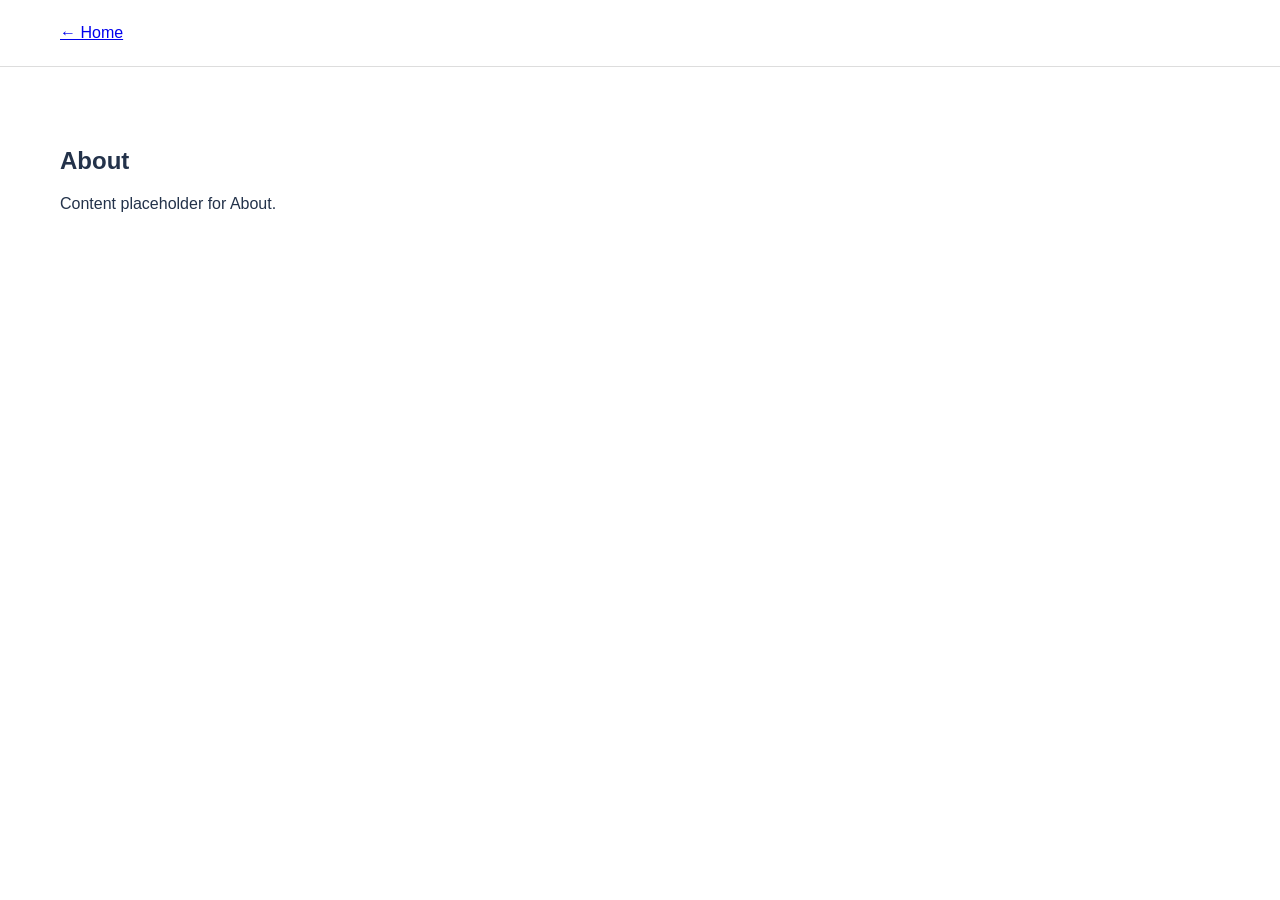
==== about.html @ 0dbb659b "Add files via upload Initial Guidory Website" ====
<!DOCTYPE html><html><head><title>About</title><link rel="stylesheet" href="css/style.css"></head><body><header><a href="index.html">← Home</a></header><section class="section"><h1>About</h1><p>Content placeholder for About.</p></section></body></html>
---- css/style.css ----
body{font-family:Arial,sans-serif;margin:0;color:#23324a}
header{padding:24px 60px;border-bottom:1px solid #ddd;display:flex;justify-content:space-between}
nav a{margin-left:20px;text-decoration:none;color:#23324a}
.hero{padding:80px 60px;background:#0F2D52;color:white}
.hero h1{font-size:48px;margin:0}
.section{padding:60px}
.cards{display:grid;grid-template-columns:repeat(3,1fr);gap:20px}
.card{border:1px solid #ddd;padding:20px;border-radius:8px}
footer{padding:30px;text-align:center;background:#f5f5f5}
.logo{width:64px;height:64px;border:2px dashed #C8A45D;border-radius:50%;display:flex;align-items:center;justify-content:center;color:#C8A45D}
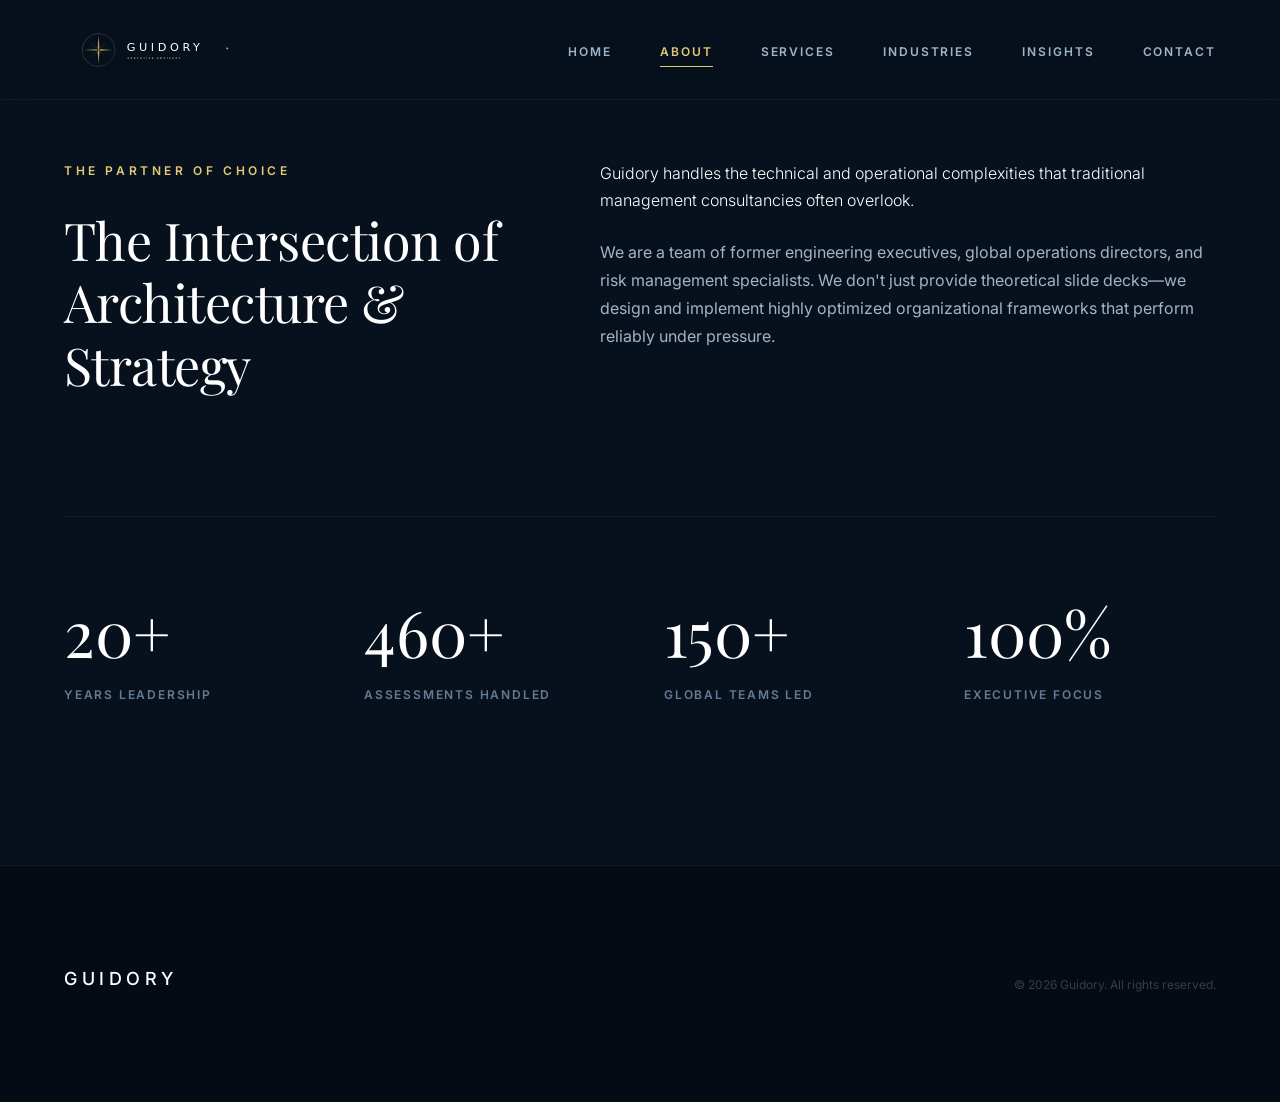
==== commit a64f7cda: "Add files via upload" ====
--- a/about.html
+++ b/about.html
@@ -1 +1,44 @@
-<!DOCTYPE html><html><head><title>About</title><link rel="stylesheet" href="css/style.css"></head><body><header><a href="index.html">← Home</a></header><section class="section"><h1>About</h1><p>Content placeholder for About.</p></section></body></html>+<!DOCTYPE html>
+<html lang="en">
+<head>
+    <meta charset="UTF-8">
+    <meta name="viewport" content="width=device-width, initial-scale=1.0">
+    <title>About | Guidory - Enterprise Advisory Strategy</title>
+    <meta name="description" content="Learn about Guidory's rigorous operational methodologies and elite engineering advisory background.">
+    <link rel="preconnect" href="https://fonts.googleapis.com"><link rel="preconnect" href="https://fonts.gstatic.com" crossorigin>
+    <link href="https://fonts.googleapis.com/css2?family=Inter:wght@300;400;500;600&family=Playfair+Display:ital,wght@0,400;1,400&display=swap" rel="stylesheet">
+    <link rel="stylesheet" href="css/style.css">
+</head>
+<body>
+    <header class="site-header">
+        <div class="container header-container">
+            <a href="index.html" class="logo-container"><img src="assets/logo.svg" alt="Guidory Logo" class="brand-logo"></a>
+            <nav class="primary-navigation"><ul class="nav-list"><li><a href="index.html" class="nav-link">Home</a></li><li><a href="about.html" class="nav-link">About</a></li><li><a href="services.html" class="nav-link">Services</a></li><li><a href="industries.html" class="nav-link">Industries</a></li><li><a href="insights.html" class="nav-link">Insights</a></li><li><a href="contact.html" class="nav-link">Contact</a></li></ul></nav>
+        </div>
+    </header>
+    <main id="main">
+        <section class="section">
+            <div class="container">
+                <div class="section-grid">
+                    <div>
+                        <span class="section-eyebrow">The Partner of Choice</span>
+                        <h1 class="section-title">The Intersection of Architecture & Strategy</h1>
+                    </div>
+                    <div class="section-content-block">
+                        <p class="lead-text">Guidory handles the technical and operational complexities that traditional management consultancies often overlook.</p>
+                        <p>We are a team of former engineering executives, global operations directors, and risk management specialists. We don't just provide theoretical slide decks—we design and implement highly optimized organizational frameworks that perform reliably under pressure.</p>
+                    </div>
+                </div>
+                <div class="metrics-grid">
+                    <div class="metric-card"><span class="metric-value">20+</span><span class="metric-label">Years Leadership</span></div>
+                    <div class="metric-card"><span class="metric-value">460+</span><span class="metric-label">Assessments Handled</span></div>
+                    <div class="metric-card"><span class="metric-value">150+</span><span class="metric-label">Global Teams Led</span></div>
+                    <div class="metric-card"><span class="metric-value">100%</span><span class="metric-label">Executive Focus</span></div>
+                </div>
+            </div>
+        </section>
+    </main>
+    <footer class="site-footer"><div class="container footer-container"><div><span class="footer-logo">GUIDORY</span></div><p class="copyright">&copy; 2026 Guidory. All rights reserved.</p></div></footer>
+    <script src="js/main.js"></script>
+</body>
+</html>
--- a/css/style.css
+++ b/css/style.css
@@ -1,11 +1,742 @@
-
-body{font-family:Arial,sans-serif;margin:0;color:#23324a}
-header{padding:24px 60px;border-bottom:1px solid #ddd;display:flex;justify-content:space-between}
-nav a{margin-left:20px;text-decoration:none;color:#23324a}
-.hero{padding:80px 60px;background:#0F2D52;color:white}
-.hero h1{font-size:48px;margin:0}
-.section{padding:60px}
-.cards{display:grid;grid-template-columns:repeat(3,1fr);gap:20px}
-.card{border:1px solid #ddd;padding:20px;border-radius:8px}
-footer{padding:30px;text-align:center;background:#f5f5f5}
-.logo{width:64px;height:64px;border:2px dashed #C8A45D;border-radius:50%;display:flex;align-items:center;justify-content:center;color:#C8A45D}
+/* ==========================================================================
+   1. Design System & Custom Tokens (Premium Luxury Matrix)
+   ========================================================================== */
+:root {
+    --color-navy-dark: #07111E;
+    --color-navy-mid: #0C1A2E;
+    --color-gold: #E2C974;
+    --color-gold-muted: #C8A45D;
+    --color-white: #FFFFFF;
+    --color-text-pure: #FFFFFF;
+    --color-text-body: #A2B4C7;
+    --color-text-dim: #637B94;
+    
+    --font-serif: 'Playfair Display', Georgia, serif;
+    --font-sans: 'Inter', system-ui, -apple-system, sans-serif;
+    
+    --max-width: 1300px;
+    --header-height: 100px;
+    --transition-editorial: cubic-bezier(0.25, 1, 0.5, 1);
+}
+
+/* ==========================================================================
+   2. Base Structural Resets
+   ========================================================================== */
+*, *::before, *::after {
+    box-sizing: border-box;
+    margin: 0;
+    padding: 0;
+}
+
+html {
+    scroll-behavior: smooth;
+    scroll-padding-top: var(--header-height);
+    background-color: var(--color-navy-dark);
+    color: var(--color-text-body);
+    font-family: var(--font-sans);
+    font-size: 16px;
+    line-height: 1.75;
+    -webkit-font-smoothing: antialiased;
+}
+
+body {
+    overflow-x: hidden;
+    background-color: var(--color-navy-dark);
+}
+
+a {
+    color: inherit;
+    text-decoration: none;
+    transition: all 0.4s var(--transition-editorial);
+}
+
+ul {
+    list-style: none;
+}
+
+.skip-link {
+    position: absolute;
+    top: -100px;
+    left: 40px;
+    background: var(--color-gold);
+    color: var(--color-navy-dark);
+    padding: 12px 24px;
+    font-size: 0.75rem;
+    font-weight: 600;
+    letter-spacing: 0.1em;
+    text-transform: uppercase;
+    z-index: 9999;
+    transition: top 0.2s ease;
+}
+.skip-link:focus { top: 24px; }
+
+/* ==========================================================================
+   3. Common Reusable Layout Elements
+   ========================================================================== */
+.container {
+    width: 100%;
+    max-width: var(--max-width);
+    margin: 0 auto;
+    padding: 0 64px;
+}
+
+@media (max-width: 768px) {
+    .container { padding: 0 24px; }
+}
+
+.section {
+    padding: 160px 0;
+    border-bottom: 1px solid rgba(255, 255, 255, 0.03);
+}
+
+@media (max-width: 768px) {
+    .section { padding: 100px 0; }
+}
+
+.bg-light { background-color: var(--color-navy-mid); }
+.text-serif { font-family: var(--font-serif); }
+.text-italic { font-style: italic; }
+.text-white { color: var(--color-white); }
+.text-gold { color: var(--color-gold); }
+
+.section-grid {
+    display: grid;
+    grid-template-columns: 5fr 7fr;
+    gap: 96px;
+}
+
+@media (max-width: 992px) {
+    .section-grid { grid-template-columns: 1fr; gap: 40px; }
+}
+
+.section-eyebrow {
+    display: block;
+    font-size: 0.75rem;
+    font-weight: 600;
+    text-transform: uppercase;
+    letter-spacing: 0.3em;
+    color: var(--color-gold);
+    margin-bottom: 28px;
+}
+
+.section-title {
+    font-family: var(--font-serif);
+    font-size: 3.25rem;
+    font-weight: 400;
+    line-height: 1.2;
+    color: var(--color-white);
+    letter-spacing: -0.01em;
+}
+
+@media (max-width: 768px) {
+    .section-title { font-size: 2.25rem; }
+}
+
+/* Typography & Layout Accents */
+.lead-text {
+    font-size: 1.375rem;
+    font-weight: 300;
+    line-height: 1.7;
+    color: var(--color-white);
+    margin-bottom: 32px;
+}
+
+.section-content-block p {
+    margin-bottom: 24px;
+    font-size: 1rem;
+}
+.section-content-block p:last-child { margin-bottom: 0; }
+
+/* Precise Action Interfaces */
+.btn {
+    display: inline-flex;
+    align-items: center;
+    justify-content: center;
+    gap: 12px;
+    padding: 20px 44px;
+    font-size: 0.75rem;
+    font-weight: 600;
+    letter-spacing: 0.2em;
+    text-transform: uppercase;
+    cursor: pointer;
+    border: 1px solid transparent;
+    transition: all 0.4s var(--transition-editorial);
+}
+
+.btn-primary {
+    background-color: var(--color-gold);
+    color: var(--color-navy-dark);
+}
+.btn-primary:hover {
+    background-color: var(--color-white);
+    color: var(--color-navy-dark);
+}
+
+.btn-secondary {
+    background-color: transparent;
+    color: var(--color-white);
+    border-color: rgba(255, 255, 255, 0.1);
+}
+.btn-secondary:hover {
+    border-color: var(--color-white);
+}
+
+.btn-sm {
+    padding: 12px 24px;
+    font-size: 0.6875rem;
+    letter-spacing: 0.15em;
+}
+
+/* ==========================================================================
+   4. Shell Architecture (Header & Navigation)
+   ========================================================================== */
+.site-header {
+    position: fixed;
+    top: 0;
+    left: 0;
+    width: 100%;
+    height: var(--header-height);
+    background-color: rgba(7, 17, 30, 0.85);
+    backdrop-filter: blur(20px);
+    -webkit-backdrop-filter: blur(20px);
+    z-index: 1000;
+}
+
+.header-container {
+    display: flex;
+    align-items: center;
+    justify-content: space-between;
+    height: 100%;
+    border-bottom: 1px solid rgba(255, 255, 255, 0.04);
+}
+
+.logo-container {
+    display: flex;
+    align-items: center;
+    height: 100%;
+}
+
+.brand-logo {
+    height: 52px;
+    width: auto;
+}
+
+.nav-list {
+    display: flex;
+    align-items: center;
+    gap: 48px;
+}
+
+.nav-link {
+    font-size: 0.75rem;
+    font-weight: 600;
+    text-transform: uppercase;
+    letter-spacing: 0.16em;
+    color: var(--color-text-body);
+    padding: 8px 0;
+    position: relative;
+}
+
+.nav-link::after {
+    content: '';
+    position: absolute;
+    bottom: 0;
+    left: 0;
+    width: 0;
+    height: 1px;
+    background-color: var(--color-gold);
+    transition: width 0.4s var(--transition-editorial);
+}
+
+.nav-link:hover::after,
+.nav-link.active::after {
+    width: 100%;
+}
+
+.nav-link:hover,
+.nav-link.active {
+    color: var(--color-gold);
+}
+
+.mobile-nav-toggle { display: none; }
+
+@media (max-width: 992px) {
+    .mobile-nav-toggle {
+        display: block;
+        background: none;
+        border: none;
+        cursor: pointer;
+        padding: 8px;
+        z-index: 1100;
+    }
+    .hamburger {
+        display: block;
+        width: 20px;
+        height: 1px;
+        background-color: var(--color-white);
+        position: relative;
+    }
+    .hamburger::before, .hamburger::after {
+        content: '';
+        position: absolute;
+        width: 20px;
+        height: 1px;
+        background-color: var(--color-white);
+        left: 0;
+        transition: transform 0.3s var(--transition-editorial), top 0.3s var(--transition-editorial);
+    }
+    .hamburger::before { top: -6px; }
+    .hamburger::after { top: 6px; }
+
+    .primary-navigation {
+        position: fixed;
+        top: 0;
+        right: -100%;
+        width: 100%;
+        max-width: 360px;
+        height: 100vh;
+        background-color: var(--color-navy-mid);
+        padding: 140px 48px 48px 48px;
+        box-shadow: -20px 0 60px rgba(0,0,0,0.2);
+        transition: right 0.5s var(--transition-editorial);
+    }
+    .primary-navigation.open { right: 0; }
+    .nav-list { flex-direction: column; align-items: flex-start; gap: 32px; }
+    .nav-link { font-size: 1rem; text-transform: none; letter-spacing: 0; }
+    .nav-cta-item { width: 100%; margin-top: 16px; }
+    
+    .mobile-nav-toggle[aria-expanded="true"] .hamburger { background-color: transparent; }
+    .mobile-nav-toggle[aria-expanded="true"] .hamburger::before { top: 0; transform: rotate(45deg); }
+    .mobile-nav-toggle[aria-expanded="true"] .hamburger::after { top: 0; transform: rotate(-45deg); }
+}
+
+/* ==========================================================================
+   5. Hero Display Contexts
+   ========================================================================== */
+.hero-section {
+    padding-top: calc(var(--header-height) + 120px);
+    padding-bottom: 180px;
+    min-height: 85vh;
+    display: flex;
+    align-items: center;
+}
+
+.hero-content { max-width: 960px; }
+
+.hero-title {
+    font-family: var(--font-sans);
+    font-weight: 300;
+    font-size: 5.5rem;
+    line-height: 1.1;
+    color: var(--color-white);
+    letter-spacing: -0.03em;
+    margin-bottom: 48px;
+}
+
+@media (max-width: 768px) {
+    .hero-title { font-size: 3.25rem; }
+}
+
+.hero-subheading {
+    font-size: 1.4rem;
+    font-weight: 300;
+    line-height: 1.75;
+    color: var(--color-text-body);
+    margin-bottom: 64px;
+    max-width: 760px;
+}
+
+.hero-actions {
+    display: flex;
+    flex-wrap: wrap;
+    gap: 24px;
+    align-items: center;
+}
+
+/* ==========================================================================
+   6. Custom Performance Metrics Component
+   ========================================================================== */
+.metrics-grid {
+    display: grid;
+    grid-template-columns: repeat(4, 1fr);
+    gap: 48px;
+    margin-top: 120px;
+    padding-top: 80px;
+    border-top: 1px solid rgba(255, 255, 255, 0.04);
+}
+
+@media (max-width: 992px) {
+    .metrics-grid { grid-template-columns: repeat(2, 1fr); gap: 48px 32px; }
+}
+@media (max-width: 480px) {
+    .metrics-grid { grid-template-columns: 1fr; }
+}
+
+.metric-card { display: flex; flex-direction: column; }
+
+.metric-value {
+    font-family: var(--font-serif);
+    font-size: 4rem;
+    font-weight: 400;
+    color: var(--color-white);
+    line-height: 1.1;
+    margin-bottom: 16px;
+}
+
+.metric-label {
+    font-size: 0.75rem;
+    text-transform: uppercase;
+    letter-spacing: 0.15em;
+    color: var(--color-text-dim);
+    font-weight: 600;
+}
+
+/* ==========================================================================
+   7. Asymmetric Services & Capability Grid Architecture
+   ========================================================================== */
+.section-intro {
+    margin-bottom: 80px;
+    max-width: 720px;
+}
+
+.services-grid {
+    display: grid;
+    grid-template-columns: repeat(12, 1fr);
+    gap: 48px;
+}
+
+@media (max-width: 992px) {
+    .services-grid { display: flex; flex-direction: column; gap: 32px; }
+}
+
+.service-card {
+    grid-column: span 4;
+    background: rgba(255, 255, 255, 0.01);
+    border: 1px solid rgba(255, 255, 255, 0.03);
+    padding: 56px 40px;
+    transition: all 0.5s var(--transition-editorial);
+}
+
+/* McKinsey Strategic Visual Variance Formula */
+.service-card:nth-child(3n+1) { grid-column: span 5; }
+.service-card:nth-child(3n+2) { grid-column: span 7; }
+.service-card:nth-child(3n+3) { 
+    grid-column: span 12; 
+    display: grid; 
+    grid-template-columns: 1fr 2fr; 
+    gap: 40px; 
+    align-items: center; 
+}
+
+@media (max-width: 992px) {
+    .service-card:nth-child(3n+1),
+    .service-card:nth-child(3n+2),
+    .service-card:nth-child(3n+3) {
+        display: block;
+        padding: 40px 28px;
+    }
+}
+
+.service-card:hover {
+    background: rgba(255, 255, 255, 0.02);
+    border-color: var(--color-gold-muted);
+    transform: translateY(-4px);
+}
+
+.service-number {
+    display: block;
+    font-size: 0.75rem;
+    font-weight: 600;
+    color: var(--color-gold);
+    letter-spacing: 0.1em;
+    margin-bottom: 32px;
+}
+
+.service-title {
+    font-family: var(--font-serif);
+    font-size: 1.75rem;
+    font-weight: 400;
+    color: var(--color-white);
+    margin-bottom: 20px;
+}
+
+.service-description {
+    font-size: 0.975rem;
+    color: var(--color-text-body);
+    line-height: 1.7;
+}
+
+/* ==========================================================================
+   8. Industries Matrix Component
+   ========================================================================== */
+.section-desc-aside {
+    margin-top: 24px;
+    color: var(--color-text-body);
+    font-size: 1rem;
+    max-width: 300px;
+}
+
+.industry-list li {
+    padding: 48px 0;
+    border-bottom: 1px solid rgba(255, 255, 255, 0.04);
+}
+.industry-list li:first-child { padding-top: 0; }
+.industry-list li:last-child { border-bottom: none; padding-bottom: 0; }
+
+.industry-item-title {
+    font-family: var(--font-serif);
+    font-size: 1.75rem;
+    font-weight: 400;
+    color: var(--color-white);
+    margin-bottom: 16px;
+}
+
+.industry-list p {
+    color: var(--color-text-body);
+    font-size: 0.975rem;
+    max-width: 640px;
+}
+
+/* ==========================================================================
+   9. Editorial Insight Structures
+   ========================================================================== */
+.insights-top {
+    display: flex;
+    justify-content: space-between;
+    align-items: flex-end;
+    margin-bottom: 80px;
+}
+
+.text-link {
+    font-size: 0.75rem;
+    text-transform: uppercase;
+    letter-spacing: 0.15em;
+    font-weight: 600;
+    color: var(--color-white);
+    display: inline-flex;
+    align-items: center;
+    border-bottom: 1px solid rgba(255, 255, 255, 0.2);
+    padding-bottom: 6px;
+}
+.text-link:hover {
+    color: var(--color-gold);
+    border-bottom-color: var(--color-gold);
+}
+
+.insights-grid {
+    display: grid;
+    grid-template-columns: repeat(3, 1fr);
+    gap: 48px;
+}
+
+@media (max-width: 992px) {
+    .insights-grid { grid-template-columns: 1fr; gap: 56px; }
+}
+
+.insight-card { display: flex; flex-direction: column; }
+
+.insight-meta {
+    font-size: 0.75rem;
+    text-transform: uppercase;
+    letter-spacing: 0.15em;
+    color: var(--color-gold);
+    margin-bottom: 24px;
+}
+
+.insight-title {
+    font-family: var(--font-serif);
+    font-size: 1.5rem;
+    font-weight: 400;
+    line-height: 1.35;
+    color: var(--color-white);
+    margin-bottom: 20px;
+}
+.insight-title a:hover { color: var(--color-gold); }
+
+.insight-excerpt {
+    font-size: 0.975rem;
+    color: var(--color-text-body);
+    margin-bottom: 28px;
+    flex-grow: 1;
+}
+
+.insight-read-time {
+    font-size: 0.75rem;
+    color: var(--color-text-dim);
+    text-transform: uppercase;
+    letter-spacing: 0.05em;
+}
+
+/* ==========================================================================
+   10. Custom Accessible Form Control (Frictionless Executive Intake)
+   ========================================================================== */
+.cta-section {
+    background-color: var(--color-navy-mid);
+    border-bottom: none;
+    padding: 180px 0;
+}
+
+.cta-grid {
+    display: grid;
+    grid-template-columns: 5fr 6fr;
+    gap: 120px;
+    align-items: flex-start;
+}
+
+@media (max-width: 992px) {
+    .cta-grid { grid-template-columns: 1fr; gap: 80px; }
+}
+
+.contact-details {
+    margin-top: 56px;
+    padding-top: 48px;
+    border-top: 1px solid rgba(255, 255, 255, 0.04);
+}
+
+.contact-line {
+    font-size: 0.9375rem;
+    color: var(--color-white);
+    margin-bottom: 20px;
+}
+
+.label-dim {
+    color: var(--color-text-dim);
+    margin-right: 12px;
+}
+
+.contact-form-container {
+    background: rgba(255, 255, 255, 0.01);
+    border: 1px solid rgba(255, 255, 255, 0.04);
+    padding: 64px;
+}
+
+@media (max-width: 640px) {
+    .contact-form-container { padding: 32px 24px; }
+}
+
+.contact-form .form-group {
+    margin-bottom: 32px;
+}
+
+.contact-form .form-row {
+    display: grid;
+    grid-template-columns: 1fr 1fr;
+    gap: 32px;
+}
+
+@media (max-width: 640px) {
+    .contact-form .form-row { grid-template-columns: 1fr; gap: 0; }
+}
+
+.contact-form label {
+    display: block;
+    font-size: 0.7rem;
+    font-weight: 600;
+    text-transform: uppercase;
+    letter-spacing: 0.15em;
+    color: var(--color-gold-muted);
+    margin-bottom: 16px;
+}
+
+.contact-form input[type="text"],
+.contact-form input[type="email"],
+.contact-form select,
+.contact-form textarea {
+    width: 100%;
+    padding: 18px 20px;
+    border: 1px solid rgba(255, 255, 255, 0.08);
+    font-family: var(--font-sans);
+    font-size: 0.95rem;
+    color: var(--color-white);
+    background-color: rgba(0, 0, 0, 0.2);
+    border-radius: 0;
+    outline: none;
+    transition: all 0.4s var(--transition-editorial);
+}
+
+.contact-form input:focus,
+.contact-form select:focus,
+.contact-form textarea:focus {
+    border-color: var(--color-gold);
+    background-color: rgba(0, 0, 0, 0.4);
+}
+
+.contact-form select {
+    appearance: none;
+    background-image: url("data:image/svg+xml;utf8,<svg xmlns='http://www.w3.org/2000/svg' width='10' height='6' viewBox='0 0 10 6' fill='none'><path d='M1 1L5 5L9 1' stroke='white' stroke-opacity='0.6' stroke-width='1' stroke-linecap='round' stroke-linejoin='round'/></svg>");
+    background-repeat: no-repeat;
+    background-position: right 20px center;
+}
+
+.contact-form option {
+    background-color: var(--color-navy-mid);
+    color: var(--color-white);
+}
+
+.contact-form .btn-primary {
+    margin-top: 16px;
+    width: 100%;
+}
+
+/* ==========================================================================
+   11. Footer Shell Components
+   ========================================================================== */
+.site-footer {
+    background-color: #040B14;
+    padding: 96px 0;
+    color: var(--color-text-dim);
+    border-top: 1px solid rgba(255, 255, 255, 0.02);
+}
+
+.footer-container {
+    display: flex;
+    justify-content: space-between;
+    align-items: center;
+}
+
+@media (max-width: 768px) {
+    .footer-container { flex-direction: column; align-items: flex-start; gap: 48px; }
+}
+
+.footer-logo {
+    font-family: var(--font-sans);
+    font-weight: 500;
+    font-size: 1.125rem;
+    letter-spacing: 0.25em;
+    color: var(--color-white);
+    display: block;
+    margin-bottom: 12px;
+}
+
+.footer-tagline {
+    font-size: 0.8125rem;
+    color: var(--color-text-dim);
+}
+
+.footer-meta {
+    display: flex;
+    flex-direction: column;
+    align-items: flex-end;
+}
+
+@media (max-width: 768px) {
+    .footer-meta { align-items: flex-start; }
+}
+
+.footer-links {
+    display: flex;
+    gap: 40px;
+    margin-bottom: 20px;
+}
+
+.footer-link {
+    font-size: 0.8125rem;
+    letter-spacing: 0.05em;
+    color: var(--color-text-body);
+}
+.footer-link:hover { color: var(--color-gold); }
+
+.copyright {
+    font-size: 0.75rem;
+    color: rgba(162, 180, 199, 0.3);
+}
